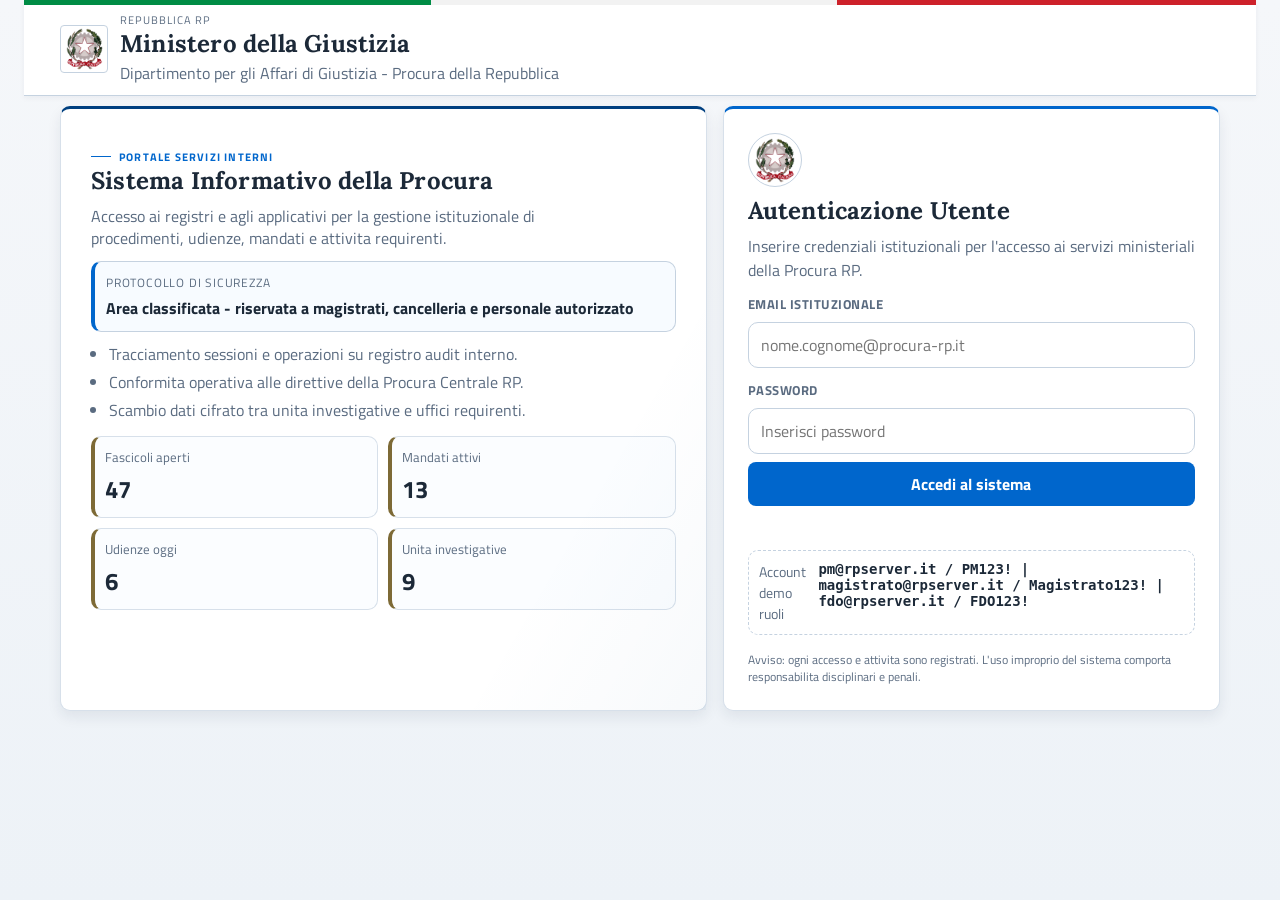
==== index.html @ 19356b49 "v1" ====
﻿<!DOCTYPE html>
<html lang="it">
<head>
  <meta charset="UTF-8">
  <meta name="viewport" content="width=device-width, initial-scale=1.0">
  <title>Procura RP | Accesso Riservato</title>
  <link rel="stylesheet" href="css/style.css">
</head>
<body class="login-page">
  <header class="ministerial-header">
    <div class="ministerial-inner">
      <div class="ministerial-mark">PR</div>
      <div>
        <p class="ministerial-kicker">Repubblica RP</p>
        <h2>Ministero della Giustizia</h2>
        <p class="ministerial-subtitle">Dipartimento per gli Affari di Giustizia - Procura della Repubblica</p>
      </div>
    </div>
  </header>

  <div class="login-shell">
    <section class="login-brand-panel">
      <p class="eyebrow">Portale servizi interni</p>
      <h1>Sistema Informativo della Procura</h1>
      <p class="lead">Accesso ai registri e agli applicativi per la gestione istituzionale di procedimenti, udienze, mandati e attivita requirenti.</p>

      <div class="protocol-banner">
        <p>Protocollo di Sicurezza</p>
        <strong>Area classificata - riservata a magistrati, cancelleria e personale autorizzato</strong>
      </div>

      <ul class="protocol-list">
        <li>Tracciamento sessioni e operazioni su registro audit interno.</li>
        <li>Conformita operativa alle direttive della Procura Centrale RP.</li>
        <li>Scambio dati cifrato tra unita investigative e uffici requirenti.</li>
      </ul>

      <div class="status-grid">
        <article>
          <span class="status-label">Fascicoli aperti</span>
          <strong>47</strong>
        </article>
        <article>
          <span class="status-label">Mandati attivi</span>
          <strong>13</strong>
        </article>
        <article>
          <span class="status-label">Udienze oggi</span>
          <strong>6</strong>
        </article>
        <article>
          <span class="status-label">Unita investigative</span>
          <strong>9</strong>
        </article>
      </div>
    </section>

    <section class="login-card">
      <div class="crest">PR</div>
      <h2>Autenticazione Utente</h2>
      <p>Inserire credenziali istituzionali per l'accesso ai servizi ministeriali della Procura RP.</p>

      <label for="email">Email istituzionale</label>
      <input type="email" id="email" placeholder="nome.cognome@procura-rp.it">

      <label for="password">Password</label>
      <input type="password" id="password" placeholder="Inserisci password">

      <button type="button" onclick="login()">Accedi al sistema</button>
      <p id="error" class="error"></p>

      <div class="credentials-note">
        <span>Account demo ruoli</span>
        <code>pm@rpserver.it / PM123! | magistrato@rpserver.it / Magistrato123! | fdo@rpserver.it / FDO123!</code>
      </div>

      <p class="login-legal">Avviso: ogni accesso e attivita sono registrati. L'uso improprio del sistema comporta responsabilita disciplinari e penali.</p>
    </section>
  </div>

  <script src="js/app.js"></script>
</body>
</html>
---- css/style.css ----
﻿@import url("https://fonts.googleapis.com/css2?family=Lora:wght@500;700&family=Titillium+Web:wght@400;600;700&display=swap");

:root {
  --bg: #f5f7fa;
  --bg-deep: #edf2f7;
  --surface: #ffffff;
  --surface-soft: #f7f9fc;
  --ink: #1c2938;
  --ink-soft: #5a6b80;
  --line: #d7e0ea;
  --line-strong: #c5d2e0;
  --nav: #004080;
  --nav-soft: #0066cc;
  --gold: #7d6a36;
  --gold-soft: #9d8850;
  --ok: #2f7d47;
  --warn: #a65a1f;
  --danger: #8b2d2d;
  --info: #285f99;
  --violet: #5a4e8f;
  --shadow: 0 6px 14px rgba(22, 43, 68, 0.08);
  --radius: 10px;
}

* {
  box-sizing: border-box;
}

body {
  margin: 0;
  font-family: "Titillium Web", sans-serif;
  color: var(--ink);
  background: linear-gradient(180deg, var(--bg) 0%, var(--bg-deep) 100%);
}

h1,
h2,
h3 {
  margin: 0;
  font-family: "Lora", serif;
  letter-spacing: 0.2px;
}

p {
  margin: 0;
}

input,
select,
button {
  font: inherit;
}

input,
select {
  width: 100%;
  border: 1px solid var(--line-strong);
  border-radius: 10px;
  padding: 10px 12px;
  background: #fff;
  color: var(--ink);
}

input:focus,
select:focus {
  outline: 2px solid rgba(0, 75, 141, 0.2);
  border-color: var(--nav-soft);
}

button {
  border: 0;
  border-radius: 8px;
  background: var(--nav-soft);
  color: #fff;
  padding: 10px 15px;
  font-weight: 700;
  cursor: pointer;
}

button:hover {
  filter: brightness(0.98);
}

label {
  margin-top: 4px;
  font-weight: 700;
  font-size: 13px;
  text-transform: uppercase;
  letter-spacing: 0.5px;
  color: var(--ink-soft);
}

.eyebrow {
  display: inline-flex;
  align-items: center;
  gap: 8px;
  font-size: 11px;
  text-transform: uppercase;
  letter-spacing: 1.2px;
  color: var(--nav-soft);
  font-weight: 700;
}

.eyebrow::before {
  content: "";
  width: 20px;
  height: 1px;
  background: currentColor;
}

.login-page,
.logout-page {
  min-height: 100vh;
  padding: 0 24px 24px;
}

.ministerial-header {
  position: relative;
  background: #fff;
  border-bottom: 1px solid var(--line-strong);
  box-shadow: 0 2px 6px rgba(17, 36, 60, 0.05);
}

.ministerial-header::before {
  content: "";
  position: absolute;
  top: 0;
  left: 0;
  right: 0;
  height: 5px;
  background: linear-gradient(90deg, #008c45 0 33%, #f2f2f2 33% 66%, #cd212a 66% 100%);
}

.ministerial-inner {
  width: min(1160px, 100%);
  margin: 0 auto;
  padding: 12px 0 10px;
  display: flex;
  align-items: center;
  gap: 12px;
}

.ministerial-mark {
  width: 48px;
  height: 48px;
  border-radius: 4px;
  display: inline-grid;
  place-items: center;
  background: #fff url("../download.png") center center / 80% auto no-repeat;
  color: transparent;
  font-family: "Lora", serif;
  font-weight: 700;
  border: 1px solid var(--line-strong);
}

.ministerial-kicker {
  font-size: 11px;
  letter-spacing: 1px;
  text-transform: uppercase;
  color: var(--ink-soft);
}

.ministerial-subtitle {
  margin-top: 2px;
  color: var(--ink-soft);
}

.login-shell {
  width: min(1160px, 100%);
  margin: 10px auto 0;
  display: grid;
  grid-template-columns: 1.3fr 1fr;
  gap: 16px;
}

.login-brand-panel,
.login-card,
.logout-card {
  border-radius: var(--radius);
  background: var(--surface);
  border: 1px solid var(--line);
  box-shadow: var(--shadow);
}

.login-brand-panel {
  padding: 30px;
  position: relative;
  border-top: 3px solid var(--nav);
}

.login-brand-panel::after {
  content: "";
  position: absolute;
  inset: 0;
  background: linear-gradient(120deg, transparent 0 75%, rgba(0, 75, 141, 0.03) 100%);
  pointer-events: none;
}

.lead {
  margin-top: 9px;
  max-width: 58ch;
  color: var(--ink-soft);
  line-height: 1.4;
}

.protocol-banner {
  margin-top: 12px;
  border: 1px solid var(--line-strong);
  border-left: 4px solid var(--nav-soft);
  border-radius: 10px;
  padding: 11px;
  background: #f7fbff;
}

.protocol-banner p {
  font-size: 12px;
  text-transform: uppercase;
  letter-spacing: 0.8px;
  color: var(--ink-soft);
}

.protocol-banner strong {
  display: block;
  margin-top: 4px;
}

.protocol-list {
  margin: 10px 0 0;
  padding-left: 18px;
  color: var(--ink-soft);
  display: grid;
  gap: 4px;
}

.status-grid {
  margin-top: 14px;
  display: grid;
  grid-template-columns: repeat(2, minmax(0, 1fr));
  gap: 10px;
}

.status-grid article {
  border: 1px solid var(--line);
  border-left: 4px solid var(--gold);
  border-radius: 10px;
  padding: 10px;
  background: #fbfdff;
}

.status-label {
  display: block;
  color: var(--ink-soft);
  font-size: 13px;
}

.status-grid strong {
  display: block;
  margin-top: 4px;
  font-size: 24px;
}

.login-card {
  padding: 24px;
  display: flex;
  flex-direction: column;
  gap: 8px;
  border-top: 3px solid var(--nav-soft);
}

.crest {
  width: 54px;
  height: 54px;
  border-radius: 50%;
  display: inline-grid;
  place-items: center;
  background: #fff url("../download.png") center center / 76% auto no-repeat;
  color: transparent;
  font-family: "Lora", serif;
  font-size: 20px;
  border: 1px solid var(--line-strong);
}

.login-card > p {
  color: var(--ink-soft);
}

.error {
  min-height: 20px;
  color: var(--danger);
  font-weight: 700;
}

.success-message {
  min-height: 18px;
  margin-top: 10px;
  color: var(--ok);
  font-weight: 700;
}

.credentials-note {
  margin-top: 8px;
  border: 1px dashed var(--line-strong);
  border-radius: 10px;
  padding: 10px;
  display: flex;
  justify-content: space-between;
  gap: 8px;
  color: var(--ink-soft);
  font-size: 14px;
}

.credentials-note code {
  color: var(--ink);
  font-weight: 700;
  white-space: normal;
  word-break: break-word;
}

.login-legal {
  margin-top: 8px;
  font-size: 12px;
  color: var(--ink-soft);
  line-height: 1.45;
}

.logout-page {
  display: grid;
  place-items: center;
}

.logout-card {
  width: min(560px, 100%);
  padding: 32px;
  text-align: center;
  border-top: 4px solid var(--nav);
}

.logout-card p {
  margin-top: 10px;
  color: var(--ink-soft);
}

.logout-actions {
  margin-top: 18px;
  display: flex;
  gap: 10px;
  justify-content: center;
}

.secondary-btn {
  background: linear-gradient(145deg, #596d84, #445b74);
}

.dashboard-page {
  min-height: 100vh;
  color: #0059b3;
}

.dashboard-page::before {
  content: "";
  position: fixed;
  top: 0;
  left: 0;
  right: 0;
  height: 4px;
  z-index: 35;
  background: linear-gradient(90deg, #008c45 0 33%, #f2f2f2 33% 66%, #cd212a 66% 100%);
}

.institutional-header {
  border-bottom: 1px solid #c4d3e2;
  background: #fff;
}

.gov-topline {
  background: #0059b3;
  color: #fff;
  font-weight: 700;
  font-size: 14px;
  padding: 8px 22px;
}

.gov-mainline {
  background: #0066cc;
  color: #fff;
}

.gov-mainline-inner {
  display: flex;
  justify-content: space-between;
  align-items: center;
  gap: 16px;
  padding: 14px 22px;
}

.gov-brand {
  display: flex;
  align-items: center;
  gap: 12px;
}

.gov-brand h2 {
  font-family: "Titillium Web", sans-serif;
  font-size: 38px;
  font-weight: 700;
  letter-spacing: 0;
  color: #fff;
}

.gov-search input {
  min-width: 280px;
  border: 0;
}

.gov-navline {
  background: #003b79;
  color: #fff;
  display: flex;
  gap: 10px;
  padding: 10px 22px;
  font-weight: 600;
}

.dashboard-shell {
  display: grid;
  grid-template-columns: 290px 1fr;
  min-height: 100vh;
}

.sidebar {
  background: linear-gradient(180deg, var(--nav) 0%, #00376d 100%);
  color: #0055cc;
  padding: 22px 16px;
  display: flex;
  flex-direction: column;
  gap: 18px;
  border-right: 1px solid rgba(255, 255, 255, 0.18);
}

.sidebar-head {
  display: flex;
  gap: 12px;
  align-items: center;
  color:#fff;
}

.sidebar-head p {
  color: #b8c9db;
}

.sidebar ul {
  margin: 0;
  padding: 0;
  list-style: none;
  display: grid;
  gap: 6px;
}

.sidebar a {
  display: block;
  border-radius: 6px;
  padding: 10px 11px;
  color: #e1ebf6;
  text-decoration: none;
  font-weight: 600;
  border: 1px solid transparent;
}

.sidebar a:hover,
.sidebar a.active {
  background: rgba(255, 255, 255, 0.2);
  border-color: rgba(255, 255, 255, 0.25);
}

.logout-btn {
  margin-top: 8px;
  width: 100%;
  background: #7f2f2f;
}

.session-panel {
  margin-top: 10px;
  border: 1px solid rgba(255, 255, 255, 0.2);
  border-radius: 8px;
  padding: 10px;
  background: rgba(255, 255, 255, 0.1);
}

.session-kicker {
  font-size: 11px;
  text-transform: uppercase;
  letter-spacing: 0.8px;
  color: #c5d5e7;
}

.session-panel strong {
  display: block;
  margin-top: 4px;
  color: #ffffff;
}

.session-panel span {
  display: block;
  margin-top: 3px;
  color: #d3e0ef;
  font-size: 13px;
}

.session-mail {
  opacity: 0.95;
}

.session-role-chip {
  margin-top: 8px;
  display: inline-block;
  width: fit-content;
  border-radius: 999px;
  padding: 3px 10px;
  font-size: 12px;
  font-weight: 700;
  border: 1px solid transparent;
}

.main {
  padding: 22px;
}

.topbar,
.panel {
  border: 1px solid var(--line);
  background: var(--surface);
  border-radius: var(--radius);
  box-shadow: var(--shadow);
}

.topbar {
  padding: 16px;
  display: flex;
  justify-content: space-between;
  align-items: center;
  gap: 14px;
  border-top: 3px solid var(--nav-soft);
}

.topbar-meta {
  margin-top: 4px;
  color: var(--ink-soft);
}

.welcome-note {
  margin-top: 4px;
  color: var(--nav-soft);
  font-weight: 600;
  font-size: 14px;
}

.welcome-note strong {
  color: var(--ink);
}

.welcome-role {
  border-radius: 999px;
  padding: 2px 8px;
  font-weight: 700;
  font-size: 12px;
  border: 1px solid transparent;
}

.role-pm {
  background: rgba(40, 95, 153, 0.18);
  color: #1b4f84;
  border-color: rgba(40, 95, 153, 0.35);
}

.role-magistrato {
  background: rgba(125, 106, 54, 0.2);
  color: #6f5d2f;
  border-color: rgba(125, 106, 54, 0.35);
}

.role-fdo {
  background: rgba(47, 125, 71, 0.18);
  color: #296b3f;
  border-color: rgba(47, 125, 71, 0.35);
}

.confirm-overlay {
  position: fixed;
  inset: 0;
  background: rgba(14, 28, 45, 0.46);
  backdrop-filter: blur(2px);
  display: none;
  align-items: center;
  justify-content: center;
  z-index: 9999;
  padding: 16px;
}

.confirm-overlay.open {
  display: flex;
}

.confirm-dialog {
  width: min(460px, 100%);
  background: #fff;
  border: 1px solid var(--line-strong);
  border-radius: 10px;
  box-shadow: 0 14px 28px rgba(14, 28, 45, 0.18);
  padding: 18px;
  border-top: 3px solid var(--nav-soft);
}

.confirm-kicker {
  font-size: 11px;
  text-transform: uppercase;
  letter-spacing: 0.9px;
  color: var(--ink-soft);
  font-weight: 700;
}

.confirm-dialog h3 {
  margin-top: 4px;
}

.confirm-dialog p {
  margin-top: 10px;
  color: var(--ink-soft);
}

.confirm-actions {
  margin-top: 14px;
  display: flex;
  justify-content: flex-end;
  gap: 8px;
}

.topbar-actions {
  display: flex;
  gap: 8px;
  min-width: 310px;
}

.ghost-btn {
  background: #355f8b;
}

.kpi-grid {
  margin-top: 16px;
  display: grid;
  grid-template-columns: repeat(4, minmax(0, 1fr));
  gap: 12px;
}

.kpi-card {
  border: 1px solid var(--line);
  border-top: 3px solid #2f67a2;
  border-radius: 8px;
  padding: 14px;
  box-shadow: none;
}

.kpi-card p {
  color: var(--ink-soft);
}

.kpi-card h3 {
  margin-top: 5px;
  font-size: 29px;
}

.kpi-card span {
  color: var(--gold);
  font-weight: 700;
  font-size: 13px;
}

.layout-grid {
  margin-top: 12px;
  display: grid;
  grid-template-columns: repeat(3, minmax(0, 1fr));
  gap: 12px;
}

.form-layout {
  align-items: start;
}

.form-grid {
  display: grid;
  gap: 8px;
}

.panel {
  padding: 14px;
  box-shadow: none;
}

.panel h2 {
  font-size: 19px;
}

.panel-large {
  grid-column: span 2;
}

.panel-wide {
  grid-column: span 3;
}

.panel-head {
  display: flex;
  justify-content: space-between;
  align-items: center;
  gap: 9px;
  margin-bottom: 8px;
}

table {
  width: 100%;
  border-collapse: collapse;
  margin-top: 6px;
  background: #fff;
}

th,
td {
  text-align: left;
  padding: 10px;
  border-bottom: 1px solid var(--line);
}

th {
  color: var(--ink-soft);
  font-weight: 700;
  font-size: 12px;
  text-transform: uppercase;
  letter-spacing: 0.5px;
  background: #f3f7fb;
}

tbody tr:nth-child(even) {
  background: #fbfdff;
}

.badge {
  display: inline-block;
  padding: 4px 8px;
  border-radius: 99px;
  color: #fff;
  font-size: 12px;
  font-weight: 700;
}

.badge.open,
.badge.issued {
  background: var(--info);
}

.badge.closed,
.badge.final,
.badge.operational {
  background: var(--ok);
}

.badge.inquiry,
.badge.pending,
.badge.understaffed {
  background: var(--warn);
}

.badge.urgent,
.badge.active,
.badge.suspended {
  background: var(--danger);
}

.badge.appeal {
  background: var(--violet);
}

.inline-link {
  display: inline-block;
  margin-top: 12px;
  color: var(--nav-soft);
  font-weight: 700;
  text-decoration: none;
}

.inline-link:hover {
  color: var(--gold);
}

.action-btn {
  border-radius: 6px;
  padding: 6px 9px;
  font-size: 12px;
  margin-right: 6px;
}

.read-only-tag {
  display: inline-block;
  font-size: 12px;
  font-weight: 700;
  color: var(--ink-soft);
  background: #edf2f7;
  border: 1px solid var(--line-strong);
  border-radius: 8px;
  padding: 4px 8px;
}

.delete-btn {
  background: #7d2d2d;
}

.edit-btn {
  background: #2f639c;
}

.timeline,
.activity-list {
  margin: 10px 0 0;
  padding: 0;
  list-style: none;
  display: grid;
  gap: 8px;
}

.timeline li,
.activity-list li,
.doc-item {
  border: 1px solid var(--line);
  border-left: 3px solid var(--gold);
  border-radius: 10px;
  padding: 10px;
  background: var(--surface-soft);
}

.timeline p {
  color: var(--nav-soft);
  font-weight: 700;
  font-size: 13px;
}

.timeline strong {
  display: block;
  margin-top: 4px;
}

.timeline span,
.doc-item span {
  color: var(--ink-soft);
  font-size: 14px;
}

.activity-list strong,
.doc-item p {
  color: var(--nav-soft);
  font-weight: 700;
}

.doc-item + .doc-item {
  margin-top: 8px;
}

.unit-grid {
  margin-top: 10px;
  display: grid;
  grid-template-columns: repeat(4, minmax(0, 1fr));
  gap: 10px;
}

.unit-grid div {
  border: 1px solid var(--line);
  border-radius: 10px;
  padding: 11px;
  background: var(--surface-soft);
}

.unit-grid p {
  color: var(--ink-soft);
}

.unit-grid strong {
  display: block;
  margin-top: 4px;
}

.hidden-row {
  display: none;
}

@media (max-width: 1180px) {
  .gov-mainline-inner {
    flex-direction: column;
    align-items: stretch;
  }

  .gov-brand h2 {
    font-size: 28px;
  }

  .gov-search input {
    min-width: 0;
  }

  .gov-navline {
    flex-wrap: wrap;
    gap: 12px;
  }

  .dashboard-shell {
    grid-template-columns: 1fr;
  }

  .sidebar {
    padding: 14px;
  }

  .sidebar ul {
    grid-template-columns: repeat(2, minmax(0, 1fr));
  }

  .kpi-grid {
    grid-template-columns: repeat(2, minmax(0, 1fr));
  }

  .layout-grid {
    grid-template-columns: 1fr;
  }

  .panel-large,
  .panel-wide {
    grid-column: span 1;
  }

  .unit-grid {
    grid-template-columns: repeat(2, minmax(0, 1fr));
  }
}

@media (min-width: 900px) and (max-height: 860px) {
  .ministerial-inner {
    padding: 8px 0 7px;
  }

  .login-shell {
    margin-top: 8px;
  }

  .login-brand-panel {
    padding: 24px;
  }

  .login-card {
    padding: 20px;
  }

  .status-grid strong {
    font-size: 21px;
  }
}

@media (max-width: 760px) {
  .gov-topline,
  .gov-mainline-inner,
  .gov-navline {
    padding-left: 12px;
    padding-right: 12px;
  }

  .gov-brand h2 {
    font-size: 24px;
  }
  .ministerial-inner {
    padding: 14px 12px 12px;
  }

  .login-shell {
    grid-template-columns: 1fr;
    margin-top: 12px;
  }

  .login-brand-panel,
  .login-card,
  .logout-card,
  .main {
    padding: 14px;
  }

  .status-grid,
  .kpi-grid,
  .unit-grid,
  .sidebar ul {
    grid-template-columns: 1fr;
  }

  .topbar {
    flex-direction: column;
    align-items: stretch;
  }

  .topbar-actions {
    min-width: 0;
    flex-direction: column;
  }

  table {
    display: block;
    overflow-x: auto;
    white-space: nowrap;
  }

  th,
  td {
    padding: 8px;
    font-size: 13px;
  }

  .logout-actions {
    flex-direction: column;
  }
}
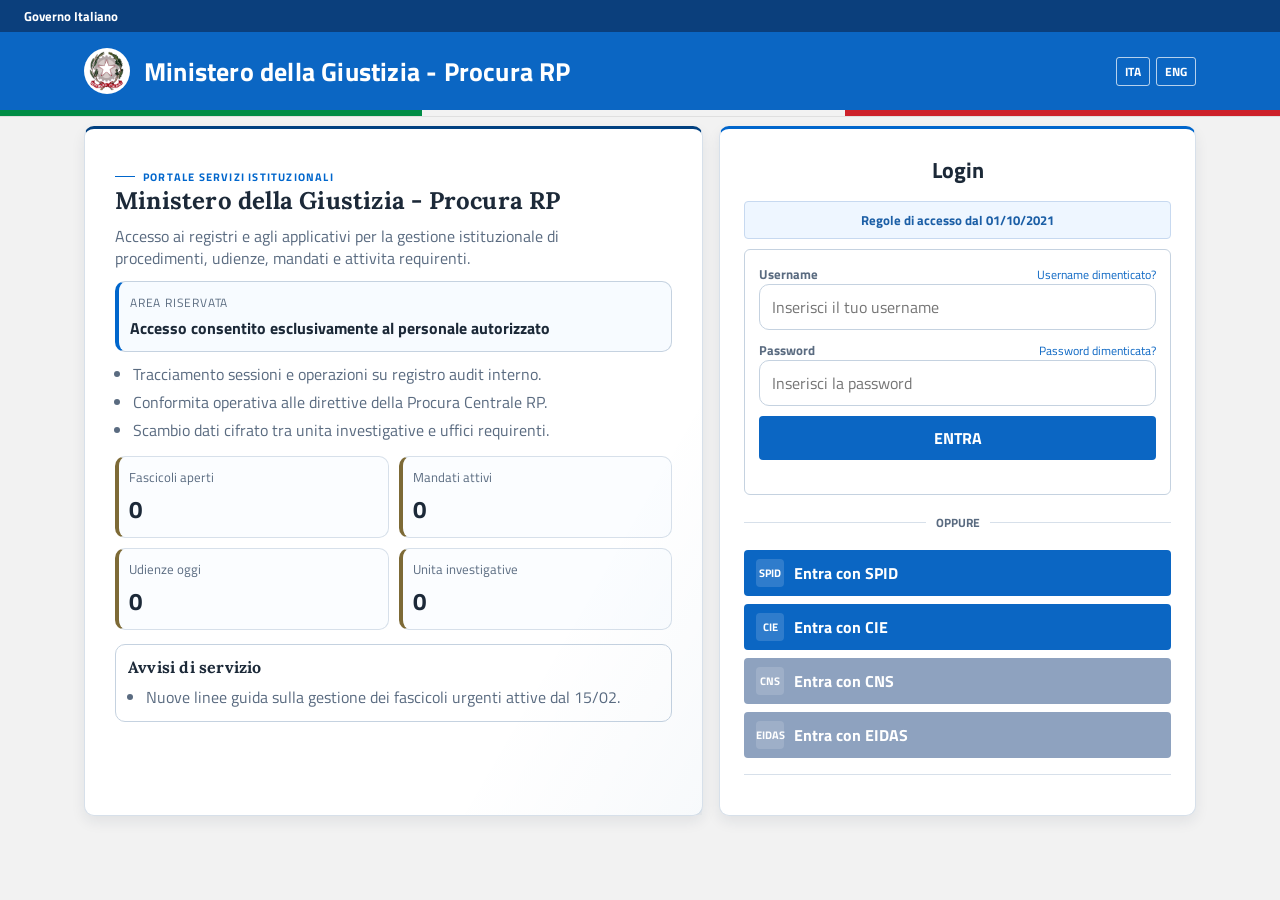
==== commit 51e8407d: "ccc" ====
--- a/index.html
+++ b/index.html
@@ -7,26 +7,29 @@
   <link rel="stylesheet" href="css/style.css">
 </head>
 <body class="login-page">
-  <header class="ministerial-header">
-    <div class="ministerial-inner">
-      <div class="ministerial-mark">PR</div>
-      <div>
-        <p class="ministerial-kicker">Repubblica RP</p>
-        <h2>Ministero della Giustizia</h2>
-        <p class="ministerial-subtitle">Dipartimento per gli Affari di Giustizia - Procura della Repubblica</p>
+  <header class="gov-header">
+    <div class="gov-topbar">Governo Italiano</div>
+    <div class="gov-brandbar">
+      <div class="gov-brand-inner">
+        <div class="gov-logo" aria-hidden="true"></div>
+        <h2>Ministero della Giustizia - Procura RP</h2>
+        <div class="lang-switch">
+          <button type="button">ITA</button>
+          <button type="button">ENG</button>
+        </div>
       </div>
     </div>
   </header>
 
   <div class="login-shell">
     <section class="login-brand-panel">
-      <p class="eyebrow">Portale servizi interni</p>
-      <h1>Sistema Informativo della Procura</h1>
+      <p class="eyebrow">Portale servizi istituzionali</p>
+      <h1>Ministero della Giustizia - Procura RP</h1>
       <p class="lead">Accesso ai registri e agli applicativi per la gestione istituzionale di procedimenti, udienze, mandati e attivita requirenti.</p>
 
       <div class="protocol-banner">
-        <p>Protocollo di Sicurezza</p>
-        <strong>Area classificata - riservata a magistrati, cancelleria e personale autorizzato</strong>
+        <p>Area riservata</p>
+        <strong>Accesso consentito esclusivamente al personale autorizzato</strong>
       </div>
 
       <ul class="protocol-list">
@@ -38,43 +41,66 @@
       <div class="status-grid">
         <article>
           <span class="status-label">Fascicoli aperti</span>
-          <strong>47</strong>
+          <strong id="stat-cases">0</strong>
         </article>
         <article>
           <span class="status-label">Mandati attivi</span>
-          <strong>13</strong>
+          <strong id="stat-warrants">0</strong>
         </article>
         <article>
           <span class="status-label">Udienze oggi</span>
-          <strong>6</strong>
+          <strong id="stat-hearings">0</strong>
         </article>
         <article>
           <span class="status-label">Unita investigative</span>
-          <strong>9</strong>
+          <strong id="stat-departments">0</strong>
         </article>
+      </div>
+
+      <div class="notice-panel">
+        <h3>Avvisi di servizio</h3>
+        <ul>
+          <li>Nuove linee guida sulla gestione dei fascicoli urgenti attive dal 15/02.</li>
+        </ul>
       </div>
     </section>
 
-    <section class="login-card">
-      <div class="crest">PR</div>
-      <h2>Autenticazione Utente</h2>
-      <p>Inserire credenziali istituzionali per l'accesso ai servizi ministeriali della Procura RP.</p>
+    <section class="login-card ministero-login">
+      <h2 class="login-title">Login</h2>
+      <div class="access-rules">Regole di accesso dal 01/10/2021</div>
 
-      <label for="email">Email istituzionale</label>
-      <input type="email" id="email" placeholder="nome.cognome@procura-rp.it">
+      <form class="login-form login-box" onsubmit="event.preventDefault(); login();">
+        <div class="label-row">
+          <label for="email">Username</label>
+          <a class="helper-link" href="#" onclick="return false;">Username dimenticato?</a>
+        </div>
+        <input type="email" id="email" placeholder="Inserisci il tuo username">
 
-      <label for="password">Password</label>
-      <input type="password" id="password" placeholder="Inserisci password">
+        <div class="label-row">
+          <label for="password">Password</label>
+          <a class="helper-link" href="#" onclick="return false;">Password dimenticata?</a>
+        </div>
+        <input type="password" id="password" placeholder="Inserisci la password">
 
-      <button type="button" onclick="login()">Accedi al sistema</button>
-      <p id="error" class="error"></p>
+        <button type="submit" class="primary-login">ENTRA</button>
+        <p id="error" class="error"></p>
+      </form>
 
-      <div class="credentials-note">
-        <span>Account demo ruoli</span>
-        <code>pm@rpserver.it / PM123! | magistrato@rpserver.it / Magistrato123! | fdo@rpserver.it / FDO123!</code>
+      <div class="login-divider"><span>OPPURE</span></div>
+
+      <div class="alt-login">
+        <a class="alt-btn" href="spid.html"><span class="alt-icon">SPID</span> Entra con SPID</a>
+        <a class="alt-btn" href="cie.html"><span class="alt-icon">CIE</span> Entra con CIE</a>
+        <button type="button" class="alt-btn muted" title="Non disponibile"><span class="alt-icon">CNS</span> Entra con CNS</button>
+        <button type="button" class="alt-btn muted" title="Non disponibile"><span class="alt-icon">EIDAS</span> Entra con EIDAS</button>
       </div>
 
-      <p class="login-legal">Avviso: ogni accesso e attivita sono registrati. L'uso improprio del sistema comporta responsabilita disciplinari e penali.</p>
+      
+
+      <div class="legal-box">
+        <p class="login-legal"></p>
+        
+      </div>
     </section>
   </div>
 
--- a/css/style.css
+++ b/css/style.css
@@ -111,58 +111,81 @@
 .login-page,
 .logout-page {
   min-height: 100vh;
-  padding: 0 24px 24px;
-}
-
-.ministerial-header {
+  padding: 0 0 24px;
+}
+
+.login-page {
+  background: #f2f2f2;
+}
+
+.logout-page {
+  background: #f2f2f2;
+}
+
+.gov-header {
+  box-shadow: 0 1px 0 rgba(0, 0, 0, 0.08);
+}
+
+.gov-topbar {
+  background: #0b3f7c;
+  color: #fff;
+  font-weight: 700;
+  padding: 6px 24px;
+  font-size: 13px;
+}
+
+.gov-brandbar {
+  background: #0b66c3;
+  color: #fff;
   position: relative;
-  background: #fff;
-  border-bottom: 1px solid var(--line-strong);
-  box-shadow: 0 2px 6px rgba(17, 36, 60, 0.05);
-}
-
-.ministerial-header::before {
+}
+
+.gov-brand-inner {
+  max-width: 1160px;
+  margin: 0 auto;
+  padding: 16px 24px;
+  display: flex;
+  align-items: center;
+  gap: 14px;
+}
+
+.gov-brandbar::after {
   content: "";
-  position: absolute;
-  top: 0;
-  left: 0;
-  right: 0;
-  height: 5px;
+  display: block;
+  height: 6px;
   background: linear-gradient(90deg, #008c45 0 33%, #f2f2f2 33% 66%, #cd212a 66% 100%);
 }
 
-.ministerial-inner {
-  width: min(1160px, 100%);
-  margin: 0 auto;
-  padding: 12px 0 10px;
-  display: flex;
-  align-items: center;
-  gap: 12px;
-}
-
-.ministerial-mark {
-  width: 48px;
-  height: 48px;
-  border-radius: 4px;
-  display: inline-grid;
-  place-items: center;
+.gov-logo {
+  width: 46px;
+  height: 46px;
+  border-radius: 50%;
   background: #fff url("../download.png") center center / 80% auto no-repeat;
-  color: transparent;
-  font-family: "Lora", serif;
-  font-weight: 700;
-  border: 1px solid var(--line-strong);
-}
-
-.ministerial-kicker {
-  font-size: 11px;
-  letter-spacing: 1px;
-  text-transform: uppercase;
-  color: var(--ink-soft);
-}
-
-.ministerial-subtitle {
-  margin-top: 2px;
-  color: var(--ink-soft);
+  border: 1px solid rgba(255, 255, 255, 0.5);
+}
+
+.gov-brand-inner h2 {
+  font-family: "Titillium Web", sans-serif;
+  font-size: 26px;
+  font-weight: 700;
+  letter-spacing: 0.2px;
+  margin: 0;
+}
+
+.lang-switch {
+  margin-left: auto;
+  display: inline-flex;
+  gap: 6px;
+}
+
+.lang-switch button {
+  background: transparent;
+  color: #fff;
+  border: 1px solid rgba(255, 255, 255, 0.7);
+  padding: 4px 8px;
+  border-radius: 3px;
+  font-size: 12px;
+  font-weight: 700;
 }
 
 .login-shell {
@@ -171,6 +194,7 @@
   display: grid;
   grid-template-columns: 1.3fr 1fr;
   gap: 16px;
+  padding: 0 24px;
 }
 
 .login-brand-panel,
@@ -280,8 +304,253 @@
   border: 1px solid var(--line-strong);
 }
 
-.login-card > p {
-  color: var(--ink-soft);
+.ministero-login {
+  align-self: start;
+}
+
+.login-title {
+  text-align: center;
+  font-size: 22px;
+  font-family: "Titillium Web", sans-serif;
+  letter-spacing: 0;
+}
+
+.access-rules {
+  margin: 6px 0 2px;
+  background: #eef6ff;
+  border: 1px solid #c7d9f0;
+  color: #1c5fa6;
+  padding: 8px 10px;
+  border-radius: 4px;
+  font-weight: 700;
+  text-align: center;
+  font-size: 13px;
+}
+
+.login-box {
+  border: 1px solid var(--line-strong);
+  border-radius: 6px;
+  padding: 14px;
+  background: #fff;
+}
+
+.label-row {
+  display: flex;
+  justify-content: space-between;
+  align-items: baseline;
+  gap: 10px;
+  margin-top: 10px;
+}
+
+.label-row:first-of-type {
+  margin-top: 0;
+}
+
+.label-row label {
+  margin: 0;
+  font-size: 13px;
+  text-transform: none;
+  letter-spacing: 0;
+}
+
+.helper-link {
+  font-size: 12px;
+  color: #0b66c3;
+  text-decoration: none;
+}
+
+.primary-login {
+  width: 100%;
+  margin-top: 10px;
+  background: #0b66c3;
+  border-radius: 4px;
+  font-weight: 700;
+}
+
+.login-divider {
+  display: flex;
+  align-items: center;
+  gap: 10px;
+  margin: 10px 0;
+  color: var(--ink-soft);
+  font-weight: 700;
+}
+
+.login-divider::before,
+.login-divider::after {
+  content: "";
+  height: 1px;
+  flex: 1;
+  background: var(--line);
+}
+
+.login-divider span {
+  font-size: 12px;
+}
+
+.alt-login {
+  display: grid;
+  gap: 8px;
+}
+
+.alt-btn {
+  display: inline-flex;
+  align-items: center;
+  gap: 10px;
+  background: #0b66c3;
+  color: #fff;
+  text-decoration: none;
+  padding: 9px 12px;
+  border-radius: 4px;
+  font-weight: 700;
+  border: 0;
+  cursor: pointer;
+}
+
+.alt-btn.muted {
+  background: #8ea2bf;
+  cursor: not-allowed;
+}
+
+.alt-icon {
+  display: inline-flex;
+  align-items: center;
+  justify-content: center;
+  width: 28px;
+  height: 28px;
+  border-radius: 4px;
+  background: rgba(255, 255, 255, 0.15);
+  font-size: 11px;
+}
+
+.id-access {
+  margin-top: 6px;
+  padding: 10px;
+  border: 1px dashed var(--line-strong);
+  border-radius: 10px;
+  display: grid;
+  gap: 8px;
+  background: #f7fbff;
+}
+
+.id-access p {
+  font-size: 12px;
+  text-transform: uppercase;
+  letter-spacing: 0.8px;
+  color: var(--ink-soft);
+  font-weight: 700;
+}
+
+.id-btn {
+  display: inline-flex;
+  align-items: center;
+  justify-content: center;
+  width: 100%;
+  padding: 10px 12px;
+  border-radius: 8px;
+  font-weight: 700;
+  color: #fff;
+  text-decoration: none;
+}
+
+.spid-btn {
+  background: #005aa9;
+}
+
+.cie-btn {
+  background: #0e6b4c;
+}
+
+.id-note {
+  font-size: 12px;
+  color: var(--ink-soft);
+}
+
+.notice-panel {
+  margin-top: 14px;
+  border: 1px solid var(--line-strong);
+  border-radius: 10px;
+  background: #fff;
+  padding: 12px;
+}
+
+.notice-panel h3 {
+  font-size: 16px;
+  margin-bottom: 8px;
+}
+
+.notice-panel ul {
+  margin: 0;
+  padding-left: 18px;
+  color: var(--ink-soft);
+  display: grid;
+  gap: 6px;
+}
+
+.legal-box {
+  margin-top: 8px;
+  border-top: 1px solid var(--line);
+  padding-top: 8px;
+  display: grid;
+  gap: 4px;
+}
+
+.id-shell {
+  margin-top: 16px;
+}
+
+.id-card {
+  gap: 10px;
+}
+
+.id-provider {
+  display: inline-flex;
+  align-items: center;
+  justify-content: center;
+  width: 68px;
+  height: 38px;
+  border-radius: 999px;
+  font-weight: 700;
+  color: #fff;
+  letter-spacing: 0.6px;
+}
+
+.spid-provider {
+  background: #005aa9;
+}
+
+.cie-provider {
+  background: #0e6b4c;
+}
+
+.idp-grid {
+  display: grid;
+  gap: 8px;
+}
+
+.idp-btn {
+  width: 100%;
+  background: #e9eff6;
+  color: var(--ink);
+  border: 1px solid var(--line-strong);
+  font-weight: 700;
+}
+
+.idp-btn:hover {
+  filter: brightness(0.98);
+}
+
+.idp-btn.selected {
+  border-color: var(--nav-soft);
+  background: #d9e8f8;
+}
+
+.id-credentials {
+  margin-top: 6px;
+  display: grid;
+  gap: 8px;
+  border-top: 1px solid var(--line);
+  padding-top: 10px;
 }
 
 .error {
@@ -326,6 +595,10 @@
 .logout-page {
   display: grid;
   place-items: center;
+}
+
+.logout-page .logout-card {
+  margin: 24px;
 }
 
 .logout-card {
@@ -644,6 +917,10 @@
   background: #355f8b;
 }
 
+.clear-summary-btn {
+  background: #7d2d2d;
+}
+
 .kpi-grid {
   margin-top: 16px;
   display: grid;
@@ -711,6 +988,7 @@
   display: flex;
   justify-content: space-between;
   align-items: center;
+  flex-wrap: wrap;
   gap: 9px;
   margin-bottom: 8px;
 }
@@ -795,6 +1073,7 @@
   padding: 6px 9px;
   font-size: 12px;
   margin-right: 6px;
+  margin-bottom: 4px;
 }
 
 .read-only-tag {
@@ -814,6 +1093,32 @@
 
 .edit-btn {
   background: #2f639c;
+}
+
+.duplicate-btn {
+  background: #355f8b;
+}
+
+.detail-btn {
+  background: #5a6b80;
+}
+
+.export-btn {
+  white-space: nowrap;
+}
+
+.advanced-filter {
+  max-width: 220px;
+}
+
+.case-link {
+  color: var(--nav-soft);
+  font-weight: 700;
+  text-decoration: none;
+}
+
+.case-link:hover {
+  color: var(--gold);
 }
 
 .timeline,
@@ -889,6 +1194,72 @@
   display: none;
 }
 
+.detail-overlay {
+  position: fixed;
+  inset: 0;
+  background: rgba(14, 28, 45, 0.56);
+  backdrop-filter: blur(2px);
+  z-index: 9999;
+  display: none;
+  align-items: center;
+  justify-content: center;
+  padding: 16px;
+}
+
+.detail-overlay.open {
+  display: flex;
+}
+
+.detail-dialog {
+  width: min(760px, 100%);
+  max-height: 84vh;
+  overflow: auto;
+  background: #fff;
+  border: 1px solid var(--line-strong);
+  border-radius: 10px;
+  box-shadow: 0 14px 28px rgba(14, 28, 45, 0.22);
+  padding: 16px;
+}
+
+.detail-head {
+  display: flex;
+  justify-content: space-between;
+  align-items: center;
+  gap: 10px;
+}
+
+.detail-body h4 {
+  margin-top: 12px;
+  margin-bottom: 6px;
+}
+
+.detail-grid {
+  margin-top: 10px;
+  display: grid;
+  grid-template-columns: repeat(2, minmax(0, 1fr));
+  gap: 8px;
+}
+
+.detail-grid article {
+  border: 1px solid var(--line);
+  border-radius: 8px;
+  background: var(--surface-soft);
+  padding: 10px;
+}
+
+.detail-grid p {
+  color: var(--ink-soft);
+  font-size: 13px;
+}
+
+.detail-list {
+  margin: 0;
+  padding-left: 18px;
+  color: var(--ink);
+  display: grid;
+  gap: 4px;
+}
+
 @media (max-width: 1180px) {
   .gov-mainline-inner {
     flex-direction: column;
@@ -939,8 +1310,8 @@
 }
 
 @media (min-width: 900px) and (max-height: 860px) {
-  .ministerial-inner {
-    padding: 8px 0 7px;
+  .gov-brand-inner {
+    padding: 12px 0;
   }
 
   .login-shell {
@@ -971,14 +1342,19 @@
   .gov-brand h2 {
     font-size: 24px;
   }
-  .ministerial-inner {
-    padding: 14px 12px 12px;
+
+  .gov-brand-inner {
+    padding: 12px;
+    flex-direction: column;
+    align-items: flex-start;
+    gap: 8px;
   }
 
   .login-shell {
     grid-template-columns: 1fr;
     margin-top: 12px;
   }
+
 
   .login-brand-panel,
   .login-card,
@@ -1004,6 +1380,10 @@
     flex-direction: column;
   }
 
+  .detail-grid {
+    grid-template-columns: 1fr;
+  }
+
   table {
     display: block;
     overflow-x: auto;
